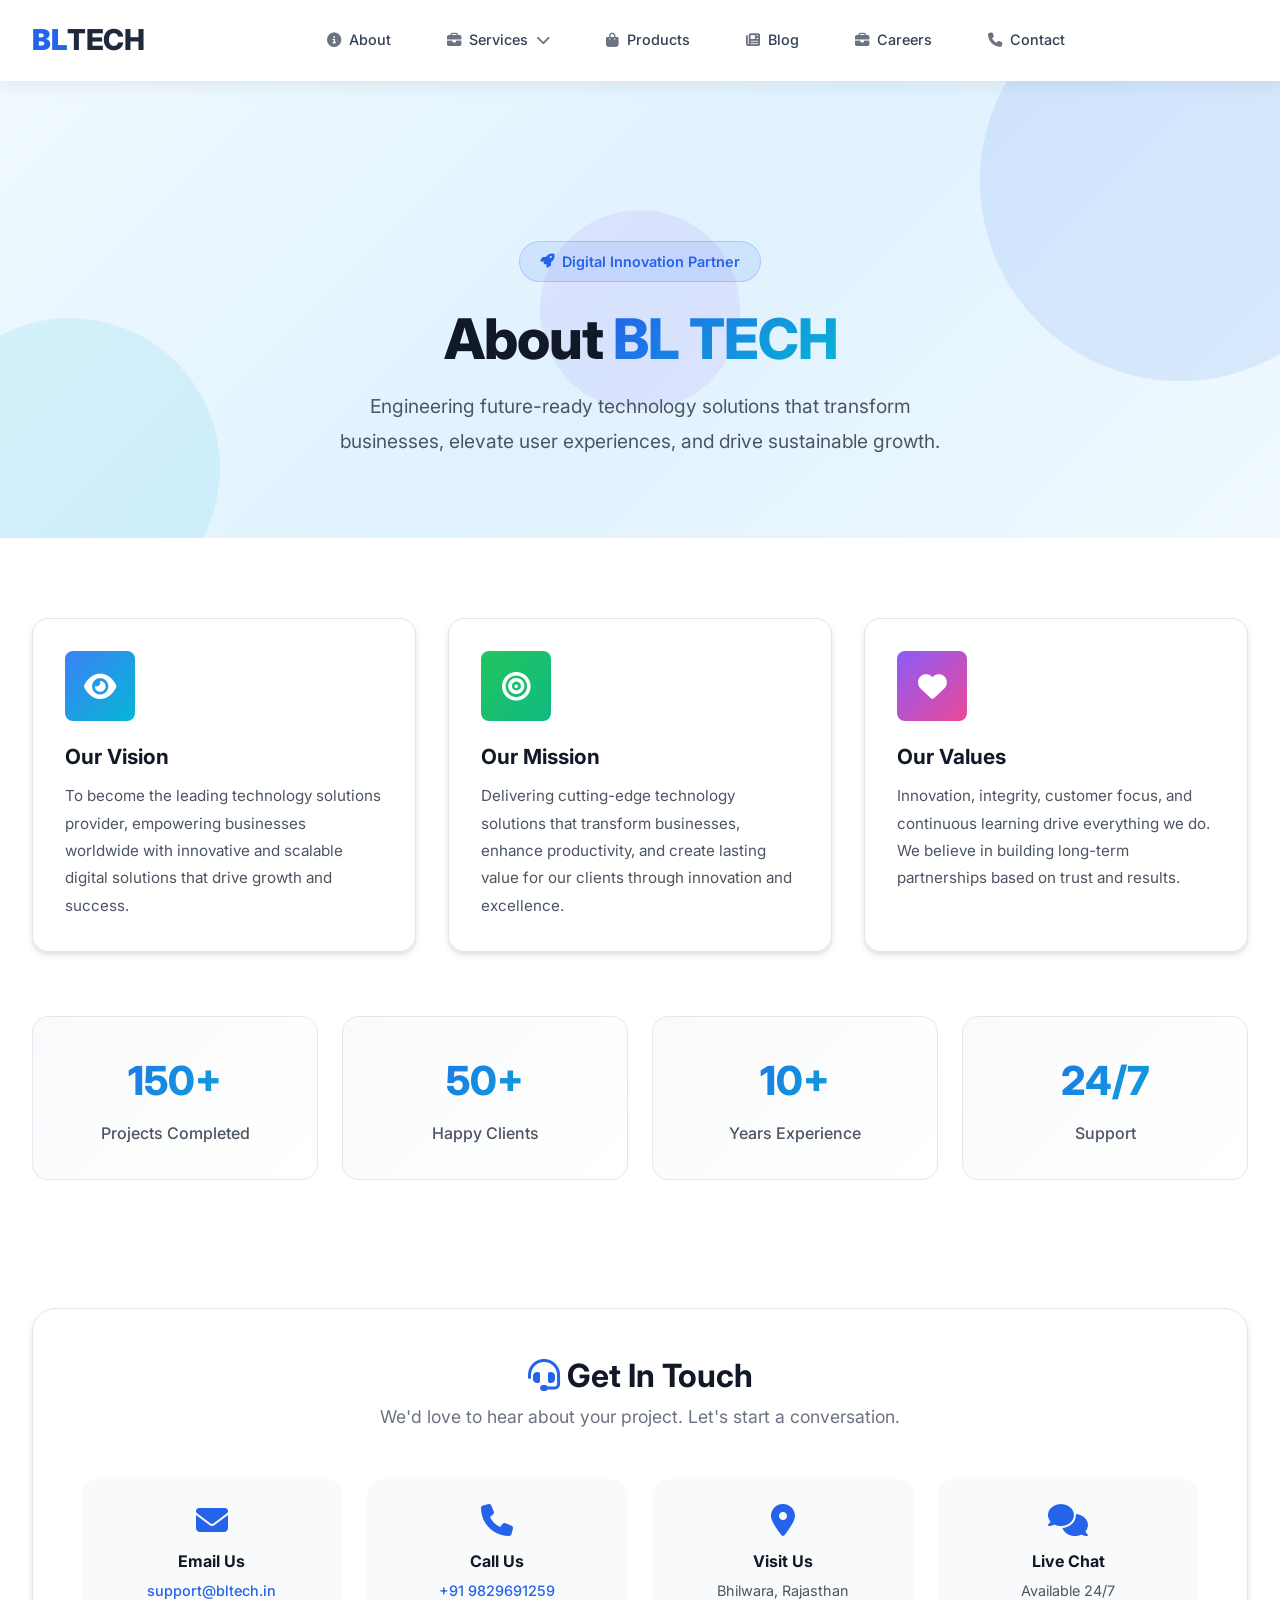
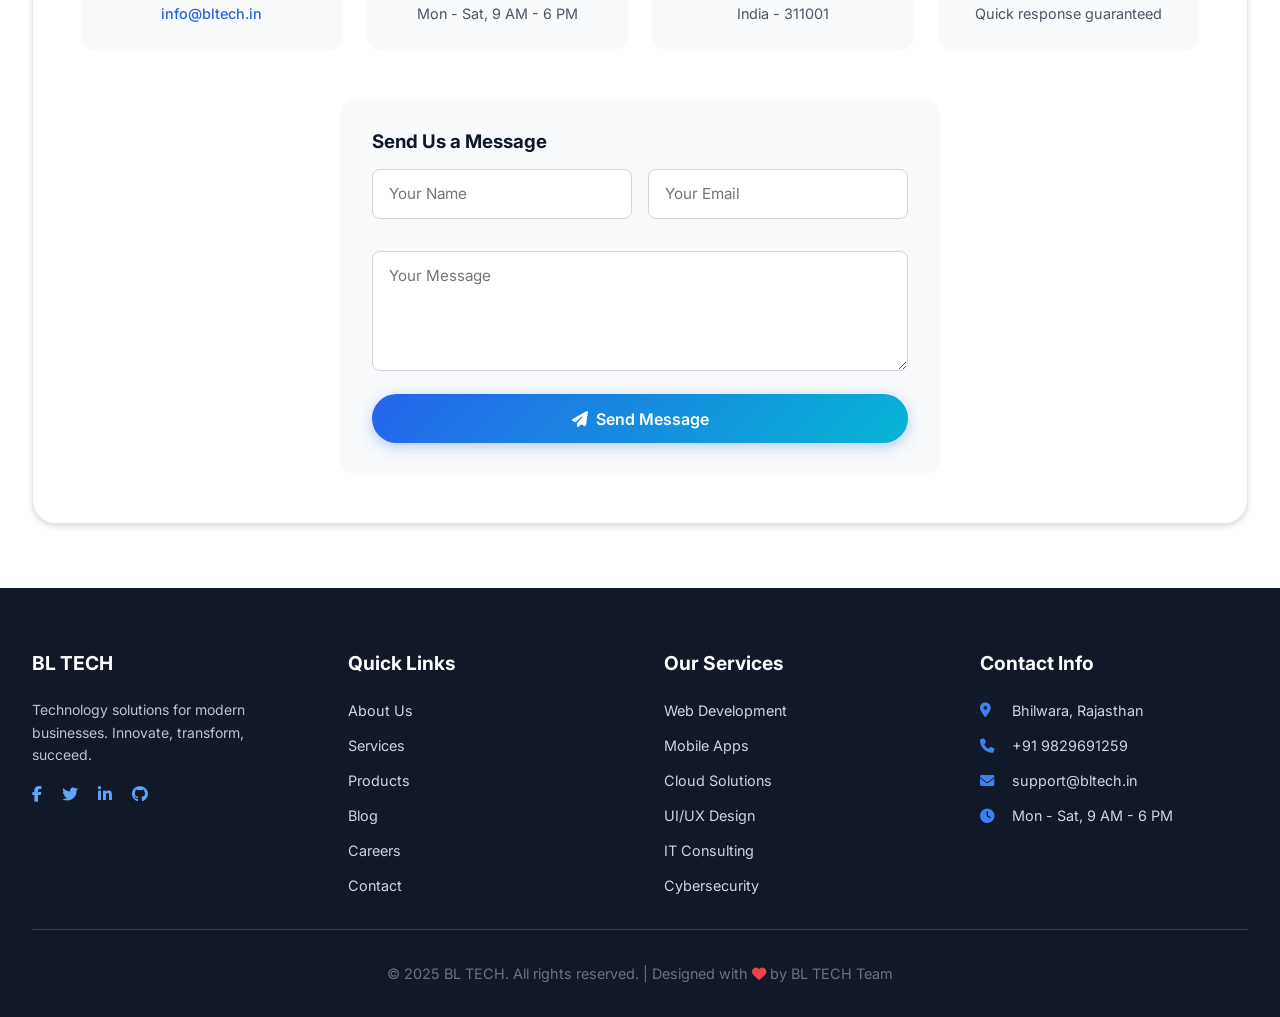
==== index.html @ 6b5381c5 "first commit" ====
<!DOCTYPE html>
<html lang="en">

<head>
    <meta charset="UTF-8" />
    <meta name="viewport" content="width=device-width, initial-scale=1.0, maximum-scale=1.0, user-scalable=yes" />
    <title>BL TECH • Future-Ready Technology Solutions</title>
    <!-- Font Awesome 6 -->
    <link rel="stylesheet" href="https://cdnjs.cloudflare.com/ajax/libs/font-awesome/6.5.1/css/all.min.css" />
    <!-- Google Fonts: Inter & Plus Jakarta Sans -->
    <link
        href="https://fonts.googleapis.com/css2?family=Inter:opsz,wght@14..32,300;14..32,400;14..32,500;14..32,600;14..32,700;14..32,800&family=Plus+Jakarta+Sans:wght@400;500;600;700;800&display=swap"
        rel="stylesheet" />
    <!-- Separate CSS file -->
    <link rel="stylesheet" href="css/style.css" />
</head>

<body>
    <div id="header"></div>

    <!-- ========== MAIN CONTENT (Modern About page layout) ========== -->
    <main class="main-content">
        <!-- Hero section with geometric background -->
        <section class="page-hero">
            <div class="container hero-content">
                <span class="hero-badge"><i class="fas fa-rocket"></i> Digital Innovation Partner</span>
                <h1>About <span class="text-gradient">BL TECH</span></h1>
                <p class="hero-description">Engineering future-ready technology solutions that transform businesses,
                    elevate user experiences, and drive sustainable growth.</p>
            </div>
            <div class="hero-shapes">
                <div class="shape shape1"></div>
                <div class="shape shape2"></div>
                <div class="shape shape3"></div>
            </div>
        </section>

        <div class="container">
            <!-- Vision, Mission, Values cards -->
            <div class="content-section">
                <div class="cards-grid">
                    <div class="card">
                        <div class="card-icon" style="background: linear-gradient(135deg, #3b82f6, #06b6d4);"><i
                                class="fas fa-eye"></i></div>
                        <h3>Our Vision</h3>
                        <p>To become the leading technology solutions provider, empowering businesses worldwide with
                            innovative and scalable digital solutions that drive growth and success.</p>
                    </div>
                    <div class="card">
                        <div class="card-icon" style="background: linear-gradient(135deg, #22c55e, #10b981);"><i
                                class="fas fa-bullseye"></i></div>
                        <h3>Our Mission</h3>
                        <p>Delivering cutting-edge technology solutions that transform businesses, enhance productivity,
                            and create lasting value for our clients through innovation and excellence.</p>
                    </div>
                    <div class="card">
                        <div class="card-icon" style="background: linear-gradient(135deg, #8b5cf6, #ec4899);"><i
                                class="fas fa-heart"></i></div>
                        <h3>Our Values</h3>
                        <p>Innovation, integrity, customer focus, and continuous learning drive everything we do. We
                            believe in building long-term partnerships based on trust and results.</p>
                    </div>
                </div>

                <!-- Stats counter style -->
                <div class="stats-grid">
                    <div class="stat-card">
                        <span class="stat-number">150+</span>
                        <p>Projects Completed</p>
                    </div>
                    <div class="stat-card">
                        <span class="stat-number">50+</span>
                        <p>Happy Clients</p>
                    </div>
                    <div class="stat-card">
                        <span class="stat-number">10+</span>
                        <p>Years Experience</p>
                    </div>
                    <div class="stat-card">
                        <span class="stat-number">24/7</span>
                        <p>Support</p>
                    </div>
                </div>
            </div>

            <!-- Contact Section (modern glass card) -->
            <div class="contact-section" id="contactSection">
                <div class="section-header">
                    <h2><i class="fas fa-headset" style="color: #2563eb;"></i> Get In Touch</h2>
                    <p>We'd love to hear about your project. Let's start a conversation.</p>
                </div>
                <div class="contact-grid">
                    <div class="contact-card"><i class="fas fa-envelope"></i>
                        <h4>Email Us</h4>
                        <p><a href="mailto:support@bltech.in">support@bltech.in</a></p>
                        <p><a href="mailto:info@bltech.in">info@bltech.in</a></p>
                    </div>
                    <div class="contact-card"><i class="fas fa-phone"></i>
                        <h4>Call Us</h4>
                        <p><a href="tel:+919829691259">+91 9829691259</a></p>
                        <p>Mon - Sat, 9 AM - 6 PM</p>
                    </div>
                    <div class="contact-card"><i class="fas fa-map-marker-alt"></i>
                        <h4>Visit Us</h4>
                        <p>Bhilwara, Rajasthan</p>
                        <p>India - 311001</p>
                    </div>
                    <div class="contact-card"><i class="fas fa-comments"></i>
                        <h4>Live Chat</h4>
                        <p>Available 24/7</p>
                        <p>Quick response guaranteed</p>
                    </div>
                </div>
                <form class="quick-contact-form" id="quickContactForm">
                    <h3 style="margin-bottom: 1rem; color: #0f172a;">Send Us a Message</h3>
                    <div class="form-row">
                        <input type="text" id="contactName" placeholder="Your Name" required />
                        <input type="email" id="contactEmail" placeholder="Your Email" required />
                    </div>
                    <textarea id="contactMessage" placeholder="Your Message" required></textarea>
                    <button type="submit" class="submit-btn"><i class="fas fa-paper-plane"></i> Send Message</button>
                </form>
            </div>
        </div>
    </main>

    <!-- Footer -->
    <footer id="footer">
    </footer>

    <!-- Script to load header -->
    <script>
        // Load header from external file
        fetch('pages/header.html')
            .then(response => response.text())
            .then(data => {
                document.getElementById('header').innerHTML = data;
            })
            .catch(error => console.log('Error loading header:', error));

        fetch('pages/footer.html')
            .then(response => response.text())
            .then(data => {
                document.getElementById('footer').innerHTML = data;
            })
            .catch(error => console.log('Error loading header:', error));
    </script>

    <script src="js/script.js"></script>
</body>

</html>
---- css/style.css ----
/* ========== CSS VARIABLES & RESET ========== */
:root {
  --primary: #2563eb;
  --primary-dark: #1d4ed8;
  --primary-light: #3b82f6;
  --secondary: #06b6d4;
  --accent: #8b5cf6;
  --success: #10b981;
  --warning: #f59e0b;
  --danger: #ef4444;
  --dark: #0f172a;
  --gray-900: #111827;
  --gray-800: #1f2937;
  --gray-700: #374151;
  --gray-600: #4b5563;
  --gray-500: #6b7280;
  --gray-400: #9ca3af;
  --gray-300: #d1d5db;
  --gray-200: #e5e7eb;
  --gray-100: #f3f4f6;
  --gray-50: #f9fafb;
  --white: #ffffff;
  --shadow-sm: 0 1px 2px rgba(0, 0, 0, 0.05);
  --shadow: 0 1px 3px rgba(0, 0, 0, 0.1), 0 1px 2px rgba(0, 0, 0, 0.06);
  --shadow-md: 0 4px 6px rgba(0, 0, 0, 0.07), 0 2px 4px rgba(0, 0, 0, 0.06);
  --shadow-lg: 0 10px 15px rgba(0, 0, 0, 0.1), 0 4px 6px rgba(0, 0, 0, 0.05);
  --shadow-xl: 0 20px 25px rgba(0, 0, 0, 0.1), 0 10px 10px rgba(0, 0, 0, 0.04);
  --radius-sm: 0.375rem;
  --radius: 0.5rem;
  --radius-md: 0.75rem;
  --radius-lg: 1rem;
  --radius-xl: 1.5rem;
  --transition: all 0.3s cubic-bezier(0.4, 0, 0.2, 1);
}

* {
  margin: 0;
  padding: 0;
  box-sizing: border-box;
}

html {
  scroll-behavior: smooth;
}

body {
  font-family: 'Inter', 'Plus Jakarta Sans', sans-serif;
  color: var(--gray-900);
  background: var(--white);
  line-height: 1.6;
  overflow-x: hidden;
  -webkit-font-smoothing: antialiased;
}

.container {
  max-width: 1280px;
  margin: 0 auto;
  padding: 0 2rem;
}

a {
  text-decoration: none;
  color: inherit;
}

ul {
  list-style: none;
}

img {
  max-width: 100%;
  height: auto;
}

button {
  cursor: pointer;
  border: none;
  background: none;
  font-family: inherit;
}

/* ========== TYPOGRAPHY ========== */
h1, h2, h3, h4, h5, h6 {
  font-weight: 700;
  line-height: 1.2;
}

.text-gradient {
  background: linear-gradient(135deg, var(--primary), var(--secondary));
  -webkit-background-clip: text;
  -webkit-text-fill-color: transparent;
  background-clip: text;
}

/* ========== HEADER (Modern Glassmorphism) ========== */
.header {
  position: fixed;
  top: 0;
  left: 0;
  right: 0;
  z-index: 1000;
  background: rgba(255, 255, 255, 0.85);
  backdrop-filter: blur(20px);
  -webkit-backdrop-filter: blur(20px);
  border-bottom: 1px solid rgba(255, 255, 255, 0.3);
  box-shadow: 0 4px 30px rgba(0, 0, 0, 0.05);
  transition: var(--transition);
}

.header.scrolled {
  background: rgba(255, 255, 255, 0.95);
  box-shadow: 0 4px 30px rgba(0, 0, 0, 0.1);
}

.header-inner {
  display: flex;
  align-items: center;
  justify-content: space-between;
  height: 80px;
  position: relative;
}

/* Logo */
.logo-link {
  display: flex;
  align-items: center;
  text-decoration: none;
  z-index: 1001;
}

.logo-desktop {
  font-size: 1.8rem;
  font-weight: 800;
  letter-spacing: -0.5px;
  display: flex;
  align-items: center;
}

.logo-text-bl {
  color: var(--primary);
  font-weight: 900;
}

.logo-text-tech {
  color: var(--gray-900);
  font-weight: 800;
}

.logo-mobile {
  display: none;
  font-size: 1.5rem;
  font-weight: 800;
  color: var(--primary);
}

/* Desktop Navigation */
.desktop-nav {
  display: flex;
  align-items: center;
  gap: 0.25rem;
}

.nav-link {
  display: flex;
  align-items: center;
  gap: 0.5rem;
  padding: 0.5rem 0.75rem;
  color: var(--gray-700);
  font-weight: 500;
  font-size: 0.9rem;
  border-radius: var(--radius);
  transition: var(--transition);
  position: relative;
}

.nav-link i {
  font-size: 0.9rem;
  color: var(--gray-500);
  transition: var(--transition);
}

.nav-link:hover {
  color: var(--primary);
  background: rgba(37, 99, 235, 0.05);
}

.nav-link:hover i {
  color: var(--primary);
}

.nav-item {
  position: relative;
}

.chevron-icon {
  font-size: 0.7rem;
  transition: transform 0.3s ease;
}

/* Mega Dropdown */
.mega-dropdown {
  position: absolute;
  top: calc(100% + 0.5rem);
  left: 50%;
  transform: translateX(-50%) translateY(10px);
  background: var(--white);
  border-radius: var(--radius-lg);
  box-shadow: var(--shadow-xl);
  border: 1px solid var(--gray-200);
  opacity: 0;
  visibility: hidden;
  transition: all 0.3s cubic-bezier(0.4, 0, 0.2, 1);
  min-width: 500px;
  z-index: 999;
}

.nav-item:hover .mega-dropdown {
  opacity: 1;
  visibility: visible;
  transform: translateX(-50%) translateY(0);
}

.dropdown-grid {
  display: grid;
  grid-template-columns: 1fr;
  gap: 1.5rem;
  padding: 1.5rem;
}

.dropdown-grid-3 {
  display: grid;
  grid-template-columns: repeat(3, 1fr);
  gap: 0;
  padding: 1.5rem;
}

.dropdown-section {
  padding: 0 1rem;
}

.dropdown-section h3 {
  font-size: 0.85rem;
  text-transform: uppercase;
  letter-spacing: 0.5px;
  color: var(--gray-500);
  margin-bottom: 0.25rem;
  font-weight: 600;
}

.section-subtitle {
  font-size: 0.8rem;
  color: var(--gray-400);
  margin-bottom: 1rem;
}

.service-item, .category-item, .recent-post-item {
  display: flex;
  align-items: center;
  gap: 0.75rem;
  padding: 0.75rem;
  border-radius: var(--radius);
  transition: var(--transition);
  width: 100%;
  text-align: left;
  color: var(--gray-700);
}

.service-item:hover, .category-item:hover, .recent-post-item:hover {
  background: var(--gray-50);
  transform: translateX(4px);
}

.service-icon {
  width: 40px;
  height: 40px;
  border-radius: var(--radius);
  display: flex;
  align-items: center;
  justify-content: center;
  color: var(--white);
  font-size: 1.1rem;
  flex-shrink: 0;
}

.service-info h4 {
  font-size: 0.9rem;
  font-weight: 600;
  color: var(--gray-900);
  margin-bottom: 0.15rem;
}

.service-info p {
  font-size: 0.8rem;
  color: var(--gray-500);
}

.badge {
  background: linear-gradient(135deg, var(--primary), var(--secondary));
  color: var(--white);
  font-size: 0.65rem;
  padding: 0.15rem 0.5rem;
  border-radius: 999px;
  margin-left: 0.5rem;
  font-weight: 600;
}

.category-item {
  justify-content: space-between;
}

.category-left {
  display: flex;
  align-items: center;
  gap: 0.5rem;
}

.category-count {
  background: var(--gray-100);
  padding: 0.15rem 0.5rem;
  border-radius: 999px;
  font-size: 0.75rem;
  color: var(--gray-600);
}

.recent-post-item {
  flex-direction: column;
  align-items: flex-start;
}

.post-title {
  font-weight: 600;
  font-size: 0.85rem;
  color: var(--gray-900);
}

.post-meta {
  font-size: 0.75rem;
  color: var(--gray-400);
  display: flex;
  align-items: center;
  gap: 0.25rem;
}

.featured-card {
  background: var(--white);
  padding: 1rem;
  border-radius: var(--radius);
  border: 1px solid var(--gray-200);
  margin: 0.5rem 0;
}

.featured-label {
  font-size: 0.7rem;
  color: var(--primary);
  font-weight: 600;
  margin-bottom: 0.5rem;
}

.featured-title {
  font-weight: 700;
  font-size: 0.95rem;
  margin-bottom: 0.5rem;
}

.featured-excerpt {
  font-size: 0.8rem;
  color: var(--gray-500);
  margin-bottom: 0.75rem;
}

.read-more-link {
  color: var(--primary);
  font-weight: 600;
  font-size: 0.8rem;
}

.newsletter-box {
  background: var(--gray-50);
  padding: 0.75rem;
  border-radius: var(--radius);
  font-size: 0.8rem;
  color: var(--gray-600);
  text-align: center;
  margin-top: 0.5rem;
}

/* Header Right */
.header-right {
  display: flex;
  align-items: center;
  gap: 1rem;
}

.get-started-btn {
  background: linear-gradient(135deg, var(--primary), var(--secondary));
  color: var(--white);
  padding: 0.6rem 1.5rem;
  border-radius: 999px;
  font-weight: 600;
  font-size: 0.9rem;
  transition: var(--transition);
  box-shadow: 0 4px 15px rgba(37, 99, 235, 0.3);
  white-space: nowrap;
}

.get-started-btn:hover {
  transform: translateY(-2px);
  box-shadow: 0 6px 20px rgba(37, 99, 235, 0.4);
}

/* Mobile Menu Button */
.mobile-menu-btn {
  display: none;
  background: none;
  border: none;
  font-size: 1.5rem;
  color: var(--gray-700);
  cursor: pointer;
  padding: 0.5rem;
  z-index: 1001;
}

/* Mobile Navigation */
.mobile-nav {
  display: none;
  position: absolute;
  top: 80px;
  left: 0;
  right: 0;
  background: var(--white);
  border-bottom: 1px solid var(--gray-200);
  box-shadow: var(--shadow-lg);
  padding: 1rem;
  max-height: calc(100vh - 80px);
  overflow-y: auto;
}

.mobile-nav.active {
  display: block;
}

.mobile-nav-item {
  border-bottom: 1px solid var(--gray-100);
}

.mobile-nav-link {
  display: flex;
  align-items: center;
  gap: 0.75rem;
  padding: 1rem;
  color: var(--gray-700);
  font-weight: 500;
  font-size: 0.95rem;
}

.mobile-dropdown-toggle {
  display: flex;
  align-items: center;
  justify-content: space-between;
  width: 100%;
  padding: 1rem;
  color: var(--gray-700);
  font-weight: 500;
  font-size: 0.95rem;
}

.mobile-submenu {
  display: none;
  background: var(--gray-50);
  border-radius: var(--radius);
  margin: 0.5rem;
  padding: 0.5rem;
}

.mobile-submenu.active {
  display: block;
}

.mobile-service-item {
  display: flex;
  align-items: center;
  gap: 0.75rem;
  padding: 0.75rem;
  width: 100%;
  text-align: left;
  border-radius: var(--radius);
  transition: var(--transition);
  color: var(--gray-700);
}

.mobile-service-item:hover {
  background: var(--white);
}

.mobile-service-icon {
  width: 36px;
  height: 36px;
  border-radius: var(--radius-sm);
  display: flex;
  align-items: center;
  justify-content: center;
  color: var(--white);
  font-size: 0.9rem;
}

.mobile-contact-info {
  padding: 1rem;
  margin-top: 0.5rem;
  border-top: 1px solid var(--gray-200);
}

.mobile-contact-item {
  display: flex;
  align-items: center;
  gap: 0.75rem;
  padding: 0.5rem 0;
  font-size: 0.9rem;
  color: var(--gray-600);
}

/* ========== PAGE HERO ========== */
.page-hero {
  background: linear-gradient(135deg, #f0f9ff 0%, #e0f2fe 50%, #f0f9ff 100%);
  padding: 160px 0 80px;
  position: relative;
  overflow: hidden;
  text-align: center;
}

.hero-content {
  position: relative;
  z-index: 1;
}

.hero-badge {
  display: inline-flex;
  align-items: center;
  gap: 0.5rem;
  background: rgba(37, 99, 235, 0.1);
  color: var(--primary);
  padding: 0.5rem 1.25rem;
  border-radius: 999px;
  font-weight: 600;
  font-size: 0.9rem;
  margin-bottom: 1.5rem;
  border: 1px solid rgba(37, 99, 235, 0.2);
}

.page-hero h1 {
  font-size: 3.5rem;
  font-weight: 800;
  color: var(--gray-900);
  margin-bottom: 1rem;
  letter-spacing: -1px;
}

.hero-description {
  font-size: 1.2rem;
  color: var(--gray-600);
  max-width: 600px;
  margin: 0 auto;
  line-height: 1.8;
}

.hero-shapes .shape {
  position: absolute;
  border-radius: 50%;
  opacity: 0.1;
}

.shape1 {
  width: 400px;
  height: 400px;
  background: var(--primary);
  top: -100px;
  right: -100px;
}

.shape2 {
  width: 300px;
  height: 300px;
  background: var(--secondary);
  bottom: -80px;
  left: -80px;
}

.shape3 {
  width: 200px;
  height: 200px;
  background: var(--accent);
  top: 50%;
  left: 50%;
  transform: translate(-50%, -50%);
}

/* ========== PAGE HEADER (Alternative) ========== */
.page-header {
  text-align: center;
  padding: 160px 20px 60px;
  background: linear-gradient(135deg, #667eea 0%, #764ba2 100%);
  color: white;
  margin-bottom: 50px;
}

.page-header h1 {
  font-size: 3rem;
  margin-bottom: 15px;
  font-weight: 800;
}

.page-header p {
  font-size: 1.2rem;
  opacity: 0.95;
}

/* ========== CONTENT SECTION ========== */
.content-section {
  padding: 5rem 0;
}

/* Cards Grid - Unified */
.cards-grid {
  display: grid;
  grid-template-columns: repeat(auto-fit, minmax(320px, 1fr));
  gap: 2rem;
  margin-bottom: 4rem;
}

/* Card - Unified */
.card {
  background: var(--white);
  border: 1px solid var(--gray-200);
  border-radius: var(--radius-lg);
  padding: 2rem;
  transition: var(--transition);
  position: relative;
  overflow: hidden;
  box-shadow: var(--shadow-md);
}

.card::before {
  content: '';
  position: absolute;
  top: 0;
  left: 0;
  right: 0;
  height: 4px;
  background: linear-gradient(135deg, var(--primary), var(--secondary));
  opacity: 0;
  transition: var(--transition);
}

.card:hover {
  transform: translateY(-8px);
  box-shadow: var(--shadow-xl);
  border-color: transparent;
}

.card:hover::before {
  opacity: 1;
}

.card-icon {
  width: 70px;
  height: 70px;
  border-radius: var(--radius);
  display: flex;
  align-items: center;
  justify-content: center;
  color: var(--white);
  font-size: 1.8rem;
  margin-bottom: 1.5rem;
}

.card h3 {
  font-size: 1.3rem;
  margin-bottom: 0.75rem;
  color: var(--gray-900);
}

.card p {
  color: var(--gray-600);
  line-height: 1.8;
  font-size: 0.95rem;
}

/* Stats Grid */
.stats-grid {
  display: grid;
  grid-template-columns: repeat(auto-fit, minmax(200px, 1fr));
  gap: 1.5rem;
  margin-top: 2rem;
}

.stat-card {
  background: linear-gradient(135deg, var(--gray-50), var(--white));
  border: 1px solid var(--gray-200);
  border-radius: var(--radius-lg);
  padding: 2rem;
  text-align: center;
  transition: var(--transition);
}

.stat-card:hover {
  transform: translateY(-4px);
  box-shadow: var(--shadow-lg);
}

.stat-number {
  font-size: 2.5rem;
  font-weight: 800;
  background: linear-gradient(135deg, var(--primary), var(--secondary));
  -webkit-background-clip: text;
  -webkit-text-fill-color: transparent;
  background-clip: text;
  display: block;
  margin-bottom: 0.5rem;
}

.stat-card p {
  color: var(--gray-600);
  font-weight: 500;
}

/* ========== CONTACT SECTION ========== */
.contact-section {
  background: var(--white);
  border: 1px solid var(--gray-200);
  border-radius: var(--radius-xl);
  padding: 3rem;
  margin: 3rem 0;
  box-shadow: var(--shadow-md);
}

.section-header {
  text-align: center;
  margin-bottom: 3rem;
}

.section-header h2 {
  font-size: 2rem;
  color: var(--gray-900);
  margin-bottom: 0.5rem;
}

.section-header p {
  color: var(--gray-500);
  font-size: 1.1rem;
}

.contact-grid {
  display: grid;
  grid-template-columns: repeat(auto-fit, minmax(250px, 1fr));
  gap: 1.5rem;
  margin-bottom: 3rem;
}

.contact-card {
  background: var(--gray-50);
  border-radius: var(--radius-lg);
  padding: 1.5rem;
  text-align: center;
  transition: var(--transition);
  border: 1px solid transparent;
}

.contact-card:hover {
  border-color: var(--primary-light);
  box-shadow: var(--shadow-md);
  transform: translateY(-4px);
}

.contact-card i {
  font-size: 2rem;
  color: var(--primary);
  margin-bottom: 1rem;
}

.contact-card h4 {
  font-size: 1rem;
  margin-bottom: 0.5rem;
  color: var(--gray-900);
}

.contact-card p {
  font-size: 0.9rem;
  color: var(--gray-600);
}

.contact-card a {
  color: var(--primary);
  font-weight: 500;
  text-decoration: none;
}

.contact-card a:hover {
  text-decoration: underline;
}

/* Quick Contact Form */
.quick-contact-form {
  max-width: 600px;
  margin: 0 auto;
  background: var(--gray-50);
  padding: 2rem;
  border-radius: var(--radius-lg);
}

.form-row {
  display: grid;
  grid-template-columns: 1fr 1fr;
  gap: 1rem;
  margin-bottom: 1rem;
}

.quick-contact-form input,
.quick-contact-form textarea {
  width: 100%;
  padding: 0.9rem 1rem;
  border: 1px solid var(--gray-300);
  border-radius: var(--radius);
  font-family: inherit;
  font-size: 0.95rem;
  transition: var(--transition);
  background: var(--white);
  margin-bottom: 1rem;
}

.quick-contact-form input:focus,
.quick-contact-form textarea:focus {
  outline: none;
  border-color: var(--primary);
  box-shadow: 0 0 0 3px rgba(37, 99, 235, 0.1);
}

.quick-contact-form textarea {
  min-height: 120px;
  resize: vertical;
}

.submit-btn {
  background: linear-gradient(135deg, var(--primary), var(--secondary));
  color: var(--white);
  padding: 0.9rem 2rem;
  border-radius: 999px;
  font-weight: 600;
  font-size: 1rem;
  width: 100%;
  transition: var(--transition);
  box-shadow: 0 4px 15px rgba(37, 99, 235, 0.3);
  display: flex;
  align-items: center;
  justify-content: center;
  gap: 0.5rem;
}

.submit-btn:hover {
  transform: translateY(-2px);
  box-shadow: 0 6px 20px rgba(37, 99, 235, 0.4);
}

/* ========== FOOTER ========== */
.footer {
  background: var(--gray-900);
  color: var(--gray-300);
  padding: 4rem 0 2rem;
  margin-top: 4rem;
}

.footer-content {
  display: grid;
  grid-template-columns: repeat(auto-fit, minmax(250px, 1fr));
  gap: 3rem;
  margin-bottom: 2rem;
}

.footer-column h4 {
  color: var(--white);
  font-size: 1.2rem;
  margin-bottom: 1.5rem;
  font-weight: 700;
}

.footer-column ul {
  display: flex;
  flex-direction: column;
  gap: 0.75rem;
}

.footer-column ul li {
  display: flex;
  align-items: center;
  gap: 0.75rem;
  font-size: 0.9rem;
}

.footer-column ul li i {
  color: var(--primary-light);
  width: 20px;
}

.footer-column a {
  color: var(--gray-300);
  transition: var(--transition);
  text-decoration: none;
}

.footer-column a:hover {
  color: var(--white);
  padding-left: 4px;
}

.footer-bottom {
  border-top: 1px solid var(--gray-700);
  padding-top: 2rem;
  text-align: center;
  font-size: 0.9rem;
  color: var(--gray-500);
}

/* ========== ANIMATIONS ========== */
@keyframes fadeInUp {
  from {
    opacity: 0;
    transform: translateY(30px);
  }
  to {
    opacity: 1;
    transform: translateY(0);
  }
}

.card {
  animation: fadeInUp 0.6s ease backwards;
}

.card:nth-child(1) { animation-delay: 0.1s; }
.card:nth-child(2) { animation-delay: 0.2s; }
.card:nth-child(3) { animation-delay: 0.3s; }
.card:nth-child(4) { animation-delay: 0.4s; }
.card:nth-child(5) { animation-delay: 0.5s; }
.card:nth-child(6) { animation-delay: 0.6s; }

/* ========== RESPONSIVE DESIGN ========== */
@media (max-width: 1024px) {
  .desktop-nav {
    gap: 0;
  }
  
  .nav-link {
    font-size: 0.85rem;
    padding: 0.5rem;
  }
  
  .dropdown-grid-3 {
    grid-template-columns: 1fr 1fr;
  }
}

@media (max-width: 768px) {
  .container {
    padding: 0 1rem;
  }
  
  .desktop-nav {
    display: none;
  }
  
  .header-right .get-started-btn {
    display: none;
  }
  
  .mobile-menu-btn {
    display: block;
  }
  
  .logo-desktop {
    display: none;
  }
  
  .logo-mobile {
    display: block;
  }
  
  .page-hero {
    padding: 120px 0 60px;
  }
  
  .page-hero h1 {
    font-size: 2.5rem;
  }
  
  .page-header {
    padding: 120px 20px 40px;
  }
  
  .page-header h1 {
    font-size: 2rem;
  }
  
  .hero-description {
    font-size: 1rem;
  }
  
  .cards-grid {
    grid-template-columns: 1fr;
    gap: 1.5rem;
  }
  
  .stats-grid {
    grid-template-columns: repeat(2, 1fr);
  }
  
  .contact-section {
    padding: 2rem 1rem;
    margin: 2rem 0;
  }
  
  .form-row {
    grid-template-columns: 1fr;
  }
  
  .footer-content {
    grid-template-columns: 1fr;
    gap: 2rem;
  }
}

@media (max-width: 480px) {
  .stats-grid {
    grid-template-columns: 1fr;
  }
  
  .page-hero {
    padding: 100px 0 40px;
  }
  
  .page-hero h1 {
    font-size: 2rem;
  }
  
  .page-header h1 {
    font-size: 1.8rem;
  }
  
  .card h3 {
    font-size: 1.2rem;
  }
  
  .contact-grid {
    grid-template-columns: 1fr;
    gap: 1rem;
  }
  
  .quick-contact-form {
    padding: 1.5rem;
  }
}
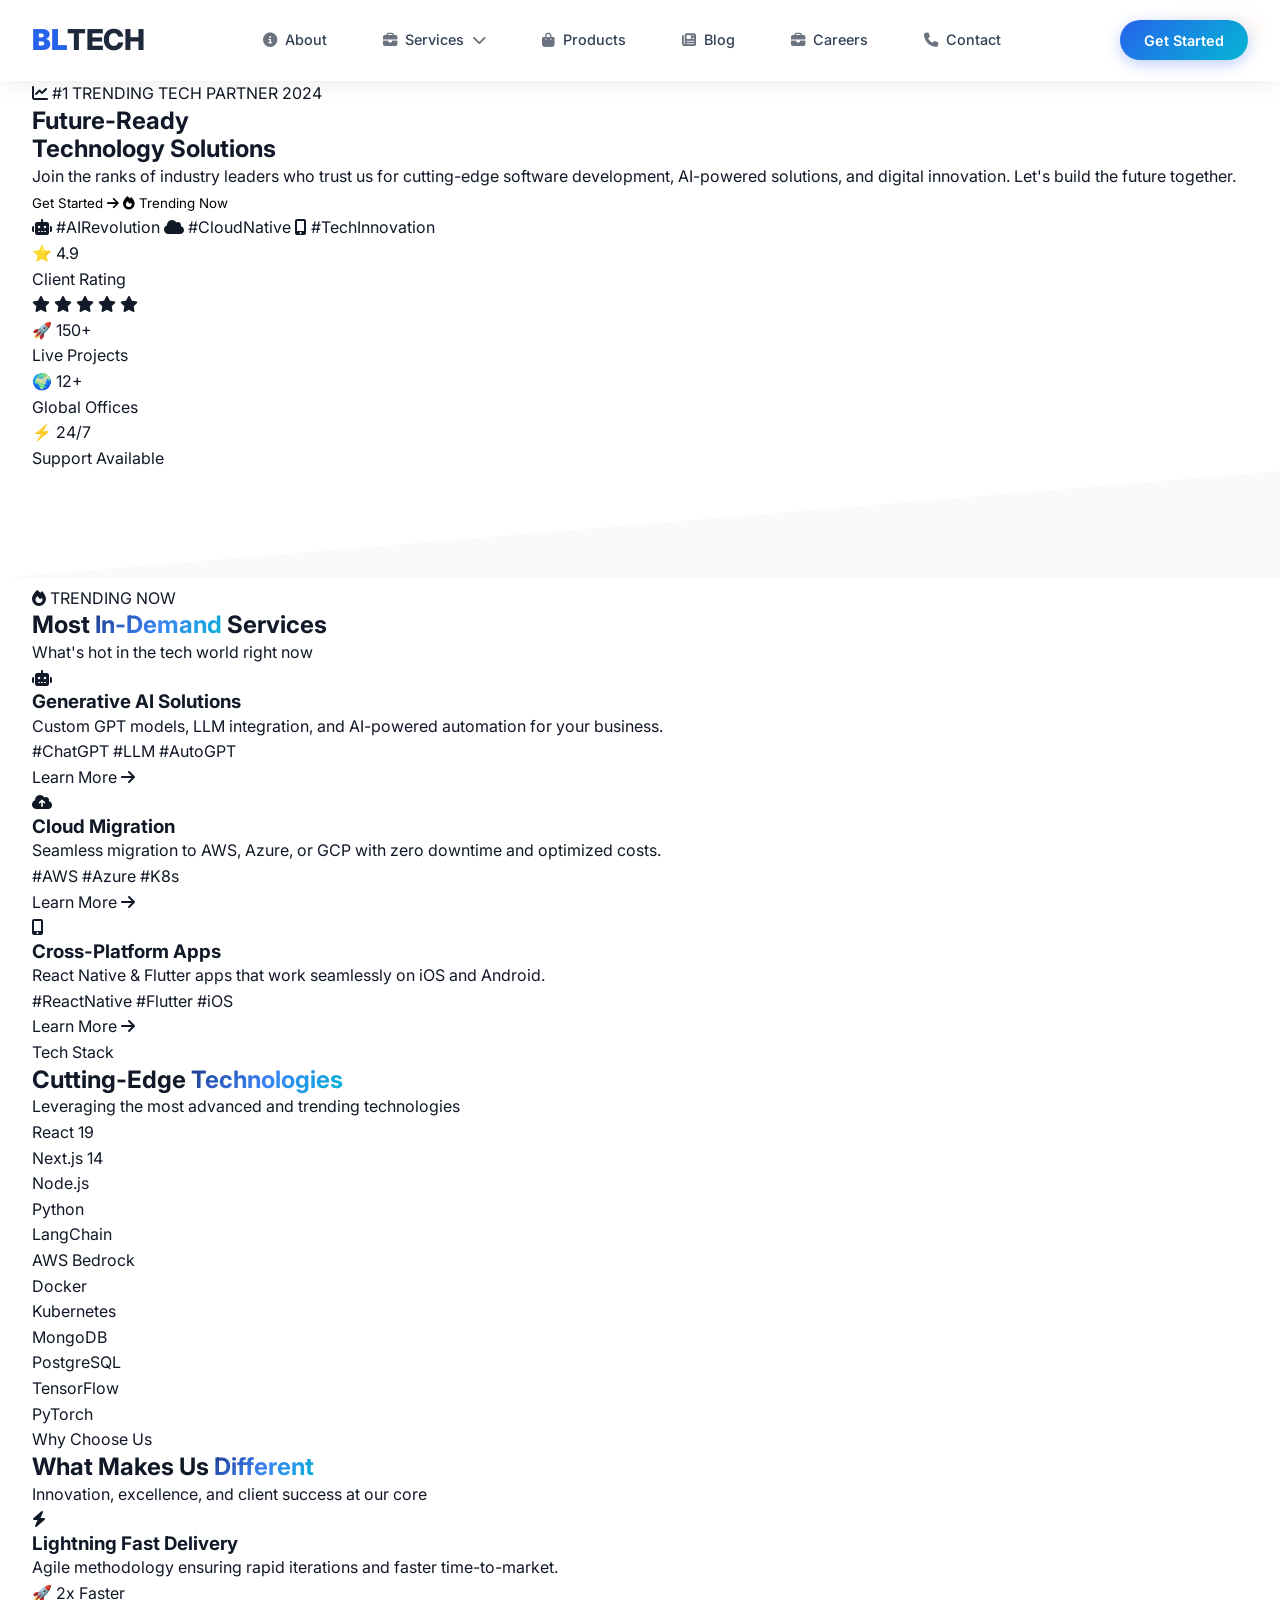
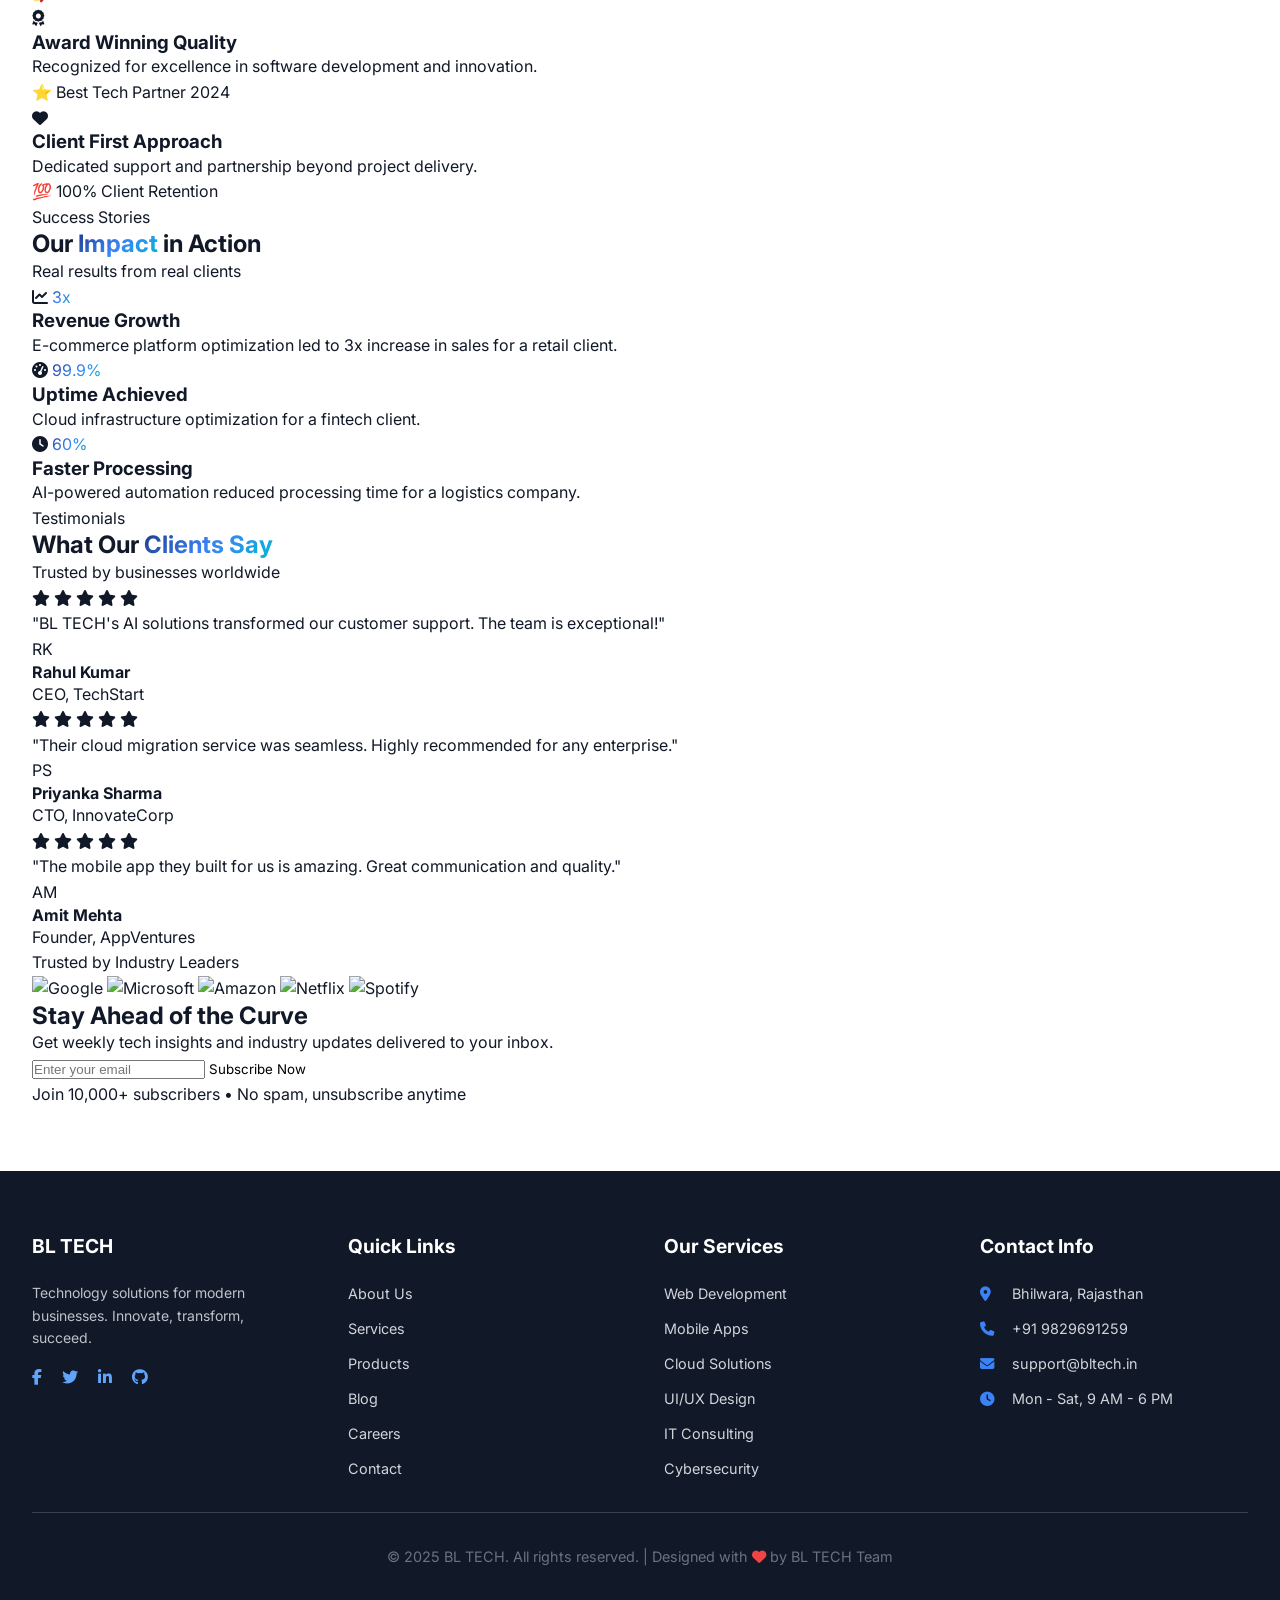
==== commit 077f551d: "Updated code" ====
--- a/index.html
+++ b/index.html
@@ -4,146 +4,663 @@
 <head>
     <meta charset="UTF-8" />
     <meta name="viewport" content="width=device-width, initial-scale=1.0, maximum-scale=1.0, user-scalable=yes" />
+    <meta name="description"
+        content="BL TECH - Future-Ready Technology Solutions. We deliver cutting-edge software development, AI solutions, cloud services, and digital transformation." />
+    <meta name="keywords"
+        content="software company, web development, mobile apps, AI solutions, cloud services, IT consulting" />
     <title>BL TECH • Future-Ready Technology Solutions</title>
+
     <!-- Font Awesome 6 -->
     <link rel="stylesheet" href="https://cdnjs.cloudflare.com/ajax/libs/font-awesome/6.5.1/css/all.min.css" />
-    <!-- Google Fonts: Inter & Plus Jakarta Sans -->
+
+    <!-- Google Fonts -->
     <link
         href="https://fonts.googleapis.com/css2?family=Inter:opsz,wght@14..32,300;14..32,400;14..32,500;14..32,600;14..32,700;14..32,800&family=Plus+Jakarta+Sans:wght@400;500;600;700;800&display=swap"
         rel="stylesheet" />
-    <!-- Separate CSS file -->
+
+    <!-- Tailwind CSS CDN -->
+    <script src="https://cdn.tailwindcss.com"></script>
+
+    <!-- Main CSS -->
     <link rel="stylesheet" href="css/style.css" />
+
+    <style>
+        /* Additional Homepage Styles - Blue Theme */
+        .hero-gradient {
+            background: linear-gradient(135deg, #1e3a8a, #3b82f6, #06b6d4);
+        }
+
+        @keyframes float {
+
+            0%,
+            100% {
+                transform: translateY(0px);
+            }
+
+            50% {
+                transform: translateY(-20px);
+            }
+        }
+
+        .float-animation {
+            animation: float 6s ease-in-out infinite;
+        }
+
+        @keyframes pulse-glow {
+
+            0%,
+            100% {
+                opacity: 0.4;
+                transform: scale(1);
+            }
+
+            50% {
+                opacity: 0.8;
+                transform: scale(1.05);
+            }
+        }
+
+        .pulse-glow {
+            animation: pulse-glow 4s ease-in-out infinite;
+        }
+
+        .service-card-hover {
+            transition: all 0.4s cubic-bezier(0.4, 0, 0.2, 1);
+        }
+
+        .service-card-hover:hover {
+            transform: translateY(-10px);
+            box-shadow: 0 25px 40px -12px rgba(59, 130, 246, 0.25);
+        }
+
+        /* Trending badge */
+        .trending-badge {
+            position: absolute;
+            top: 1rem;
+            right: 1rem;
+            background: linear-gradient(135deg, #ef4444, #f97316);
+            color: white;
+            font-size: 0.7rem;
+            font-weight: bold;
+            padding: 0.25rem 0.75rem;
+            border-radius: 9999px;
+            display: flex;
+            align-items: center;
+            gap: 0.25rem;
+            z-index: 10;
+        }
+
+        /* Client Logo Animation */
+        .client-logo {
+            transition: all 0.3s ease;
+            filter: grayscale(100%);
+            opacity: 0.6;
+        }
+
+        .client-logo:hover {
+            filter: grayscale(0%);
+            opacity: 1;
+            transform: scale(1.05);
+        }
+
+        /* Scroll to top button */
+        .scroll-top {
+            position: fixed;
+            bottom: 30px;
+            right: 30px;
+            width: 50px;
+            height: 50px;
+            background: linear-gradient(135deg, #2563eb, #06b6d4);
+            border-radius: 50%;
+            display: flex;
+            align-items: center;
+            justify-content: center;
+            color: white;
+            cursor: pointer;
+            opacity: 0;
+            visibility: hidden;
+            transition: all 0.3s ease;
+            z-index: 1000;
+            box-shadow: 0 4px 15px rgba(37, 99, 235, 0.3);
+        }
+
+        .scroll-top.show {
+            opacity: 1;
+            visibility: visible;
+        }
+
+        .scroll-top:hover {
+            transform: translateY(-5px);
+            box-shadow: 0 6px 20px rgba(37, 99, 235, 0.4);
+        }
+
+        /* Gradient text for blue theme */
+        .blue-gradient-text {
+            background: linear-gradient(135deg, #1e3a8a, #3b82f6, #06b6d4);
+            -webkit-background-clip: text;
+            -webkit-text-fill-color: transparent;
+            background-clip: text;
+        }
+    </style>
 </head>
 
 <body>
+    <!-- Header will be loaded here -->
     <div id="header"></div>
 
-    <!-- ========== MAIN CONTENT (Modern About page layout) ========== -->
-    <main class="main-content">
-        <!-- Hero section with geometric background -->
-        <section class="page-hero">
-            <div class="container hero-content">
-                <span class="hero-badge"><i class="fas fa-rocket"></i> Digital Innovation Partner</span>
-                <h1>About <span class="text-gradient">BL TECH</span></h1>
-                <p class="hero-description">Engineering future-ready technology solutions that transform businesses,
-                    elevate user experiences, and drive sustainable growth.</p>
-            </div>
-            <div class="hero-shapes">
-                <div class="shape shape1"></div>
-                <div class="shape shape2"></div>
-                <div class="shape shape3"></div>
-            </div>
-        </section>
-
-        <div class="container">
-            <!-- Vision, Mission, Values cards -->
-            <div class="content-section">
-                <div class="cards-grid">
-                    <div class="card">
-                        <div class="card-icon" style="background: linear-gradient(135deg, #3b82f6, #06b6d4);"><i
-                                class="fas fa-eye"></i></div>
-                        <h3>Our Vision</h3>
-                        <p>To become the leading technology solutions provider, empowering businesses worldwide with
-                            innovative and scalable digital solutions that drive growth and success.</p>
-                    </div>
-                    <div class="card">
-                        <div class="card-icon" style="background: linear-gradient(135deg, #22c55e, #10b981);"><i
-                                class="fas fa-bullseye"></i></div>
-                        <h3>Our Mission</h3>
-                        <p>Delivering cutting-edge technology solutions that transform businesses, enhance productivity,
-                            and create lasting value for our clients through innovation and excellence.</p>
-                    </div>
-                    <div class="card">
-                        <div class="card-icon" style="background: linear-gradient(135deg, #8b5cf6, #ec4899);"><i
-                                class="fas fa-heart"></i></div>
-                        <h3>Our Values</h3>
-                        <p>Innovation, integrity, customer focus, and continuous learning drive everything we do. We
-                            believe in building long-term partnerships based on trust and results.</p>
-                    </div>
-                </div>
-
-                <!-- Stats counter style -->
-                <div class="stats-grid">
-                    <div class="stat-card">
-                        <span class="stat-number">150+</span>
-                        <p>Projects Completed</p>
-                    </div>
-                    <div class="stat-card">
-                        <span class="stat-number">50+</span>
-                        <p>Happy Clients</p>
-                    </div>
-                    <div class="stat-card">
-                        <span class="stat-number">10+</span>
-                        <p>Years Experience</p>
-                    </div>
-                    <div class="stat-card">
-                        <span class="stat-number">24/7</span>
-                        <p>Support</p>
-                    </div>
-                </div>
-            </div>
-
-            <!-- Contact Section (modern glass card) -->
-            <div class="contact-section" id="contactSection">
-                <div class="section-header">
-                    <h2><i class="fas fa-headset" style="color: #2563eb;"></i> Get In Touch</h2>
-                    <p>We'd love to hear about your project. Let's start a conversation.</p>
-                </div>
-                <div class="contact-grid">
-                    <div class="contact-card"><i class="fas fa-envelope"></i>
-                        <h4>Email Us</h4>
-                        <p><a href="mailto:support@bltech.in">support@bltech.in</a></p>
-                        <p><a href="mailto:info@bltech.in">info@bltech.in</a></p>
-                    </div>
-                    <div class="contact-card"><i class="fas fa-phone"></i>
-                        <h4>Call Us</h4>
-                        <p><a href="tel:+919829691259">+91 9829691259</a></p>
-                        <p>Mon - Sat, 9 AM - 6 PM</p>
-                    </div>
-                    <div class="contact-card"><i class="fas fa-map-marker-alt"></i>
-                        <h4>Visit Us</h4>
-                        <p>Bhilwara, Rajasthan</p>
-                        <p>India - 311001</p>
-                    </div>
-                    <div class="contact-card"><i class="fas fa-comments"></i>
-                        <h4>Live Chat</h4>
-                        <p>Available 24/7</p>
-                        <p>Quick response guaranteed</p>
-                    </div>
-                </div>
-                <form class="quick-contact-form" id="quickContactForm">
-                    <h3 style="margin-bottom: 1rem; color: #0f172a;">Send Us a Message</h3>
-                    <div class="form-row">
-                        <input type="text" id="contactName" placeholder="Your Name" required />
-                        <input type="email" id="contactEmail" placeholder="Your Email" required />
-                    </div>
-                    <textarea id="contactMessage" placeholder="Your Message" required></textarea>
-                    <button type="submit" class="submit-btn"><i class="fas fa-paper-plane"></i> Send Message</button>
-                </form>
-            </div>
-        </div>
+    <main>
+        <!-- Hero Section - Blue Theme -->
+        <section class="relative overflow-hidden bg-gradient-to-br from-blue-900 via-blue-700 to-cyan-600">
+            <div class="absolute inset-0 bg-black/20"></div>
+            <div class="absolute inset-0 opacity-10"
+                style="backgroundImage: radial-gradient(circle at 1px 1px, white 1px, transparent 1px); backgroundSize: 40px 40px">
+            </div>
+
+            <div class="relative container mx-auto px-4 py-24 md:py-32">
+                <div class="grid grid-cols-1 lg:grid-cols-2 gap-12 items-center">
+                    <!-- Left Content -->
+                    <div class="text-center lg:text-left">
+                        <div
+                            class="inline-flex items-center gap-2 px-4 py-2 rounded-full bg-white/10 backdrop-blur-sm border border-white/20 mb-6">
+                            <i class="fas fa-chart-line text-yellow-300"></i>
+                            <span class="text-white font-semibold text-sm">#1 TRENDING TECH PARTNER 2024</span>
+                        </div>
+
+                        <h1 class="text-4xl md:text-5xl lg:text-6xl font-bold text-white mb-6 leading-tight">
+                            Future-Ready <br />
+                            <span class="text-transparent bg-clip-text bg-gradient-to-r from-yellow-200 to-cyan-200">
+                                Technology Solutions
+                            </span>
+                        </h1>
+
+                        <p class="text-lg text-white/80 mb-8 leading-relaxed">
+                            Join the ranks of industry leaders who trust us for cutting-edge software development,
+                            AI-powered solutions, and digital innovation. Let's build the future together.
+                        </p>
+
+                        <div class="flex flex-col sm:flex-row gap-4 justify-center lg:justify-start">
+                            <button onclick="window.location.href='pages/contact.html'"
+                                class="group px-8 py-4 bg-white text-blue-700 rounded-xl font-semibold hover:shadow-xl hover:scale-105 transition-all duration-300 flex items-center justify-center gap-2">
+                                Get Started
+                                <i class="fas fa-arrow-right group-hover:translate-x-1 transition-transform"></i>
+                            </button>
+                            <button onclick="window.location.href='pages/services.html'"
+                                class="px-8 py-4 border-2 border-white/30 text-white rounded-xl font-semibold hover:bg-white/10 transition-all duration-300 hover:scale-105 backdrop-blur-sm flex items-center justify-center gap-2">
+                                <i class="fas fa-fire"></i>
+                                Trending Now
+                            </button>
+                        </div>
+
+                        <!-- Trending Tags -->
+                        <div class="flex flex-wrap justify-center lg:justify-start gap-3 mt-8">
+                            <span
+                                class="px-3 py-1.5 bg-white/10 backdrop-blur-sm rounded-full text-white text-xs flex items-center gap-1">
+                                <i class="fas fa-robot text-cyan-300"></i> #AIRevolution
+                            </span>
+                            <span
+                                class="px-3 py-1.5 bg-white/10 backdrop-blur-sm rounded-full text-white text-xs flex items-center gap-1">
+                                <i class="fas fa-cloud text-cyan-300"></i> #CloudNative
+                            </span>
+                            <span
+                                class="px-3 py-1.5 bg-white/10 backdrop-blur-sm rounded-full text-white text-xs flex items-center gap-1">
+                                <i class="fas fa-mobile-alt text-cyan-300"></i> #TechInnovation
+                            </span>
+                        </div>
+                    </div>
+
+                    <!-- Right Content - Trending Stats -->
+                    <div class="relative">
+                        <div
+                            class="absolute -top-20 -right-20 w-64 h-64 bg-white/10 rounded-full blur-3xl animate-pulse">
+                        </div>
+                        <div class="relative grid grid-cols-2 gap-6">
+                            <div
+                                class="bg-white/10 backdrop-blur-sm rounded-2xl p-6 text-center border border-white/20 hover:bg-white/20 transition-all">
+                                <div class="text-3xl font-bold text-white">⭐ 4.9</div>
+                                <div class="text-white/70 text-sm mt-1">Client Rating</div>
+                                <div class="flex justify-center mt-2">
+                                    <i class="fas fa-star text-yellow-400 text-xs"></i>
+                                    <i class="fas fa-star text-yellow-400 text-xs"></i>
+                                    <i class="fas fa-star text-yellow-400 text-xs"></i>
+                                    <i class="fas fa-star text-yellow-400 text-xs"></i>
+                                    <i class="fas fa-star text-yellow-400 text-xs"></i>
+                                </div>
+                            </div>
+                            <div
+                                class="bg-white/10 backdrop-blur-sm rounded-2xl p-6 text-center border border-white/20 mt-8 hover:bg-white/20 transition-all">
+                                <div class="text-3xl font-bold text-white">🚀 150+</div>
+                                <div class="text-white/70 text-sm mt-1">Live Projects</div>
+                            </div>
+                            <div
+                                class="bg-white/10 backdrop-blur-sm rounded-2xl p-6 text-center border border-white/20 hover:bg-white/20 transition-all">
+                                <div class="text-3xl font-bold text-white">🌍 12+</div>
+                                <div class="text-white/70 text-sm mt-1">Global Offices</div>
+                            </div>
+                            <div
+                                class="bg-white/10 backdrop-blur-sm rounded-2xl p-6 text-center border border-white/20 mt-8 hover:bg-white/20 transition-all">
+                                <div class="text-3xl font-bold text-white">⚡ 24/7</div>
+                                <div class="text-white/70 text-sm mt-1">Support Available</div>
+                            </div>
+                        </div>
+                    </div>
+                </div>
+            </div>
+
+            <!-- Curved Bottom -->
+            <div class="absolute bottom-0 left-0 right-0">
+                <svg viewBox="0 0 1440 120" fill="none" xmlns="http://www.w3.org/2000/svg">
+                    <path d="M0 120L1440 0V120H0Z" fill="#f8fafc" />
+                </svg>
+            </div>
+        </section>
+
+        <!-- Trending Services Section -->
+        <section class="py-20 bg-white">
+            <div class="container mx-auto px-4">
+                <div class="text-center max-w-3xl mx-auto mb-12">
+                    <div class="inline-flex items-center gap-2 px-4 py-2 rounded-full bg-blue-100 mb-4">
+                        <i class="fas fa-fire text-blue-600"></i>
+                        <span class="text-blue-600 font-semibold text-sm">TRENDING NOW</span>
+                    </div>
+                    <h2 class="text-3xl md:text-4xl font-bold text-gray-900 mt-2 mb-4">
+                        Most <span class="blue-gradient-text">In-Demand</span> Services
+                    </h2>
+                    <p class="text-gray-600 text-lg">What's hot in the tech world right now</p>
+                </div>
+
+                <div class="grid grid-cols-1 md:grid-cols-2 lg:grid-cols-3 gap-8">
+                    <!-- Trending Service 1 -->
+                    <div
+                        class="service-card-hover bg-white rounded-2xl p-8 shadow-lg border border-gray-100 hover:border-blue-300 relative">
+                        <div class="trending-badge">
+                            <i class="fas fa-fire"></i> TRENDING
+                        </div>
+                        <div
+                            class="h-16 w-16 rounded-2xl bg-gradient-to-br from-blue-500 to-cyan-500 flex items-center justify-center mb-6">
+                            <i class="fas fa-robot text-white text-2xl"></i>
+                        </div>
+                        <h3 class="text-xl font-bold text-gray-900 mb-3">Generative AI Solutions</h3>
+                        <p class="text-gray-600 mb-4">Custom GPT models, LLM integration, and AI-powered automation for
+                            your business.</p>
+                        <div class="flex flex-wrap gap-2 mb-4">
+                            <span class="px-2 py-1 bg-blue-50 text-blue-600 text-xs rounded-full">#ChatGPT</span>
+                            <span class="px-2 py-1 bg-blue-50 text-blue-600 text-xs rounded-full">#LLM</span>
+                            <span class="px-2 py-1 bg-blue-50 text-blue-600 text-xs rounded-full">#AutoGPT</span>
+                        </div>
+                        <a href="pages/services.html"
+                            class="text-blue-600 font-semibold flex items-center gap-2 hover:gap-3 transition-all">
+                            Learn More <i class="fas fa-arrow-right"></i>
+                        </a>
+                    </div>
+
+                    <!-- Trending Service 2 -->
+                    <div
+                        class="service-card-hover bg-white rounded-2xl p-8 shadow-lg border border-gray-100 hover:border-blue-300 relative">
+                        <div class="trending-badge">
+                            <i class="fas fa-fire"></i> TRENDING
+                        </div>
+                        <div
+                            class="h-16 w-16 rounded-2xl bg-gradient-to-br from-blue-500 to-cyan-500 flex items-center justify-center mb-6">
+                            <i class="fas fa-cloud-upload-alt text-white text-2xl"></i>
+                        </div>
+                        <h3 class="text-xl font-bold text-gray-900 mb-3">Cloud Migration</h3>
+                        <p class="text-gray-600 mb-4">Seamless migration to AWS, Azure, or GCP with zero downtime and
+                            optimized costs.</p>
+                        <div class="flex flex-wrap gap-2 mb-4">
+                            <span class="px-2 py-1 bg-blue-50 text-blue-600 text-xs rounded-full">#AWS</span>
+                            <span class="px-2 py-1 bg-blue-50 text-blue-600 text-xs rounded-full">#Azure</span>
+                            <span class="px-2 py-1 bg-blue-50 text-blue-600 text-xs rounded-full">#K8s</span>
+                        </div>
+                        <a href="pages/services.html"
+                            class="text-blue-600 font-semibold flex items-center gap-2 hover:gap-3 transition-all">
+                            Learn More <i class="fas fa-arrow-right"></i>
+                        </a>
+                    </div>
+
+                    <!-- Trending Service 3 -->
+                    <div
+                        class="service-card-hover bg-white rounded-2xl p-8 shadow-lg border border-gray-100 hover:border-blue-300 relative">
+                        <div class="trending-badge">
+                            <i class="fas fa-fire"></i> TRENDING
+                        </div>
+                        <div
+                            class="h-16 w-16 rounded-2xl bg-gradient-to-br from-blue-500 to-cyan-500 flex items-center justify-center mb-6">
+                            <i class="fas fa-mobile-alt text-white text-2xl"></i>
+                        </div>
+                        <h3 class="text-xl font-bold text-gray-900 mb-3">Cross-Platform Apps</h3>
+                        <p class="text-gray-600 mb-4">React Native & Flutter apps that work seamlessly on iOS and
+                            Android.</p>
+                        <div class="flex flex-wrap gap-2 mb-4">
+                            <span class="px-2 py-1 bg-blue-50 text-blue-600 text-xs rounded-full">#ReactNative</span>
+                            <span class="px-2 py-1 bg-blue-50 text-blue-600 text-xs rounded-full">#Flutter</span>
+                            <span class="px-2 py-1 bg-blue-50 text-blue-600 text-xs rounded-full">#iOS</span>
+                        </div>
+                        <a href="pages/services.html"
+                            class="text-blue-600 font-semibold flex items-center gap-2 hover:gap-3 transition-all">
+                            Learn More <i class="fas fa-arrow-right"></i>
+                        </a>
+                    </div>
+                </div>
+            </div>
+        </section>
+
+        <!-- Tech Stack Section - Featured -->
+        <section class="py-20 bg-gradient-to-br from-blue-50 to-cyan-50">
+            <div class="container mx-auto px-4">
+                <div class="text-center max-w-3xl mx-auto mb-12">
+                    <span class="text-blue-600 font-semibold text-sm uppercase tracking-wider">Tech Stack</span>
+                    <h2 class="text-3xl md:text-4xl font-bold text-gray-900 mt-2 mb-4">
+                        Cutting-Edge <span class="blue-gradient-text">Technologies</span>
+                    </h2>
+                    <p class="text-gray-600 text-lg">Leveraging the most advanced and trending technologies</p>
+                </div>
+
+                <div class="flex flex-wrap justify-center gap-4">
+                    <div
+                        class="px-5 py-3 bg-white rounded-xl font-semibold text-gray-700 hover:bg-blue-600 hover:text-white transition-all shadow-md hover:shadow-lg cursor-pointer">
+                        React 19</div>
+                    <div
+                        class="px-5 py-3 bg-white rounded-xl font-semibold text-gray-700 hover:bg-blue-600 hover:text-white transition-all shadow-md hover:shadow-lg cursor-pointer">
+                        Next.js 14</div>
+                    <div
+                        class="px-5 py-3 bg-white rounded-xl font-semibold text-gray-700 hover:bg-blue-600 hover:text-white transition-all shadow-md hover:shadow-lg cursor-pointer">
+                        Node.js</div>
+                    <div
+                        class="px-5 py-3 bg-white rounded-xl font-semibold text-gray-700 hover:bg-blue-600 hover:text-white transition-all shadow-md hover:shadow-lg cursor-pointer">
+                        Python</div>
+                    <div
+                        class="px-5 py-3 bg-white rounded-xl font-semibold text-gray-700 hover:bg-blue-600 hover:text-white transition-all shadow-md hover:shadow-lg cursor-pointer">
+                        LangChain</div>
+                    <div
+                        class="px-5 py-3 bg-white rounded-xl font-semibold text-gray-700 hover:bg-blue-600 hover:text-white transition-all shadow-md hover:shadow-lg cursor-pointer">
+                        AWS Bedrock</div>
+                    <div
+                        class="px-5 py-3 bg-white rounded-xl font-semibold text-gray-700 hover:bg-blue-600 hover:text-white transition-all shadow-md hover:shadow-lg cursor-pointer">
+                        Docker</div>
+                    <div
+                        class="px-5 py-3 bg-white rounded-xl font-semibold text-gray-700 hover:bg-blue-600 hover:text-white transition-all shadow-md hover:shadow-lg cursor-pointer">
+                        Kubernetes</div>
+                    <div
+                        class="px-5 py-3 bg-white rounded-xl font-semibold text-gray-700 hover:bg-blue-600 hover:text-white transition-all shadow-md hover:shadow-lg cursor-pointer">
+                        MongoDB</div>
+                    <div
+                        class="px-5 py-3 bg-white rounded-xl font-semibold text-gray-700 hover:bg-blue-600 hover:text-white transition-all shadow-md hover:shadow-lg cursor-pointer">
+                        PostgreSQL</div>
+                    <div
+                        class="px-5 py-3 bg-white rounded-xl font-semibold text-gray-700 hover:bg-blue-600 hover:text-white transition-all shadow-md hover:shadow-lg cursor-pointer">
+                        TensorFlow</div>
+                    <div
+                        class="px-5 py-3 bg-white rounded-xl font-semibold text-gray-700 hover:bg-blue-600 hover:text-white transition-all shadow-md hover:shadow-lg cursor-pointer">
+                        PyTorch</div>
+                </div>
+            </div>
+        </section>
+
+        <!-- Why Choose Us - Enhanced -->
+        <section class="py-20 bg-white">
+            <div class="container mx-auto px-4">
+                <div class="text-center max-w-3xl mx-auto mb-12">
+                    <span class="text-blue-600 font-semibold text-sm uppercase tracking-wider">Why Choose Us</span>
+                    <h2 class="text-3xl md:text-4xl font-bold text-gray-900 mt-2 mb-4">
+                        What Makes Us <span class="blue-gradient-text">Different</span>
+                    </h2>
+                    <p class="text-gray-600 text-lg">Innovation, excellence, and client success at our core</p>
+                </div>
+
+                <div class="grid grid-cols-1 md:grid-cols-3 gap-8">
+                    <div class="text-center p-8 rounded-2xl hover:shadow-xl transition-all group">
+                        <div
+                            class="h-20 w-20 rounded-full bg-blue-100 flex items-center justify-center mx-auto mb-4 group-hover:bg-blue-600 transition-all">
+                            <i class="fas fa-bolt text-blue-600 text-3xl group-hover:text-white transition-all"></i>
+                        </div>
+                        <h3 class="text-xl font-bold text-gray-900 mb-2">Lightning Fast Delivery</h3>
+                        <p class="text-gray-600">Agile methodology ensuring rapid iterations and faster time-to-market.
+                        </p>
+                        <div class="mt-3 inline-block px-3 py-1 bg-green-100 text-green-700 text-xs rounded-full">
+                            🚀 2x Faster
+                        </div>
+                    </div>
+                    <div class="text-center p-8 rounded-2xl hover:shadow-xl transition-all group">
+                        <div
+                            class="h-20 w-20 rounded-full bg-blue-100 flex items-center justify-center mx-auto mb-4 group-hover:bg-blue-600 transition-all">
+                            <i class="fas fa-award text-blue-600 text-3xl group-hover:text-white transition-all"></i>
+                        </div>
+                        <h3 class="text-xl font-bold text-gray-900 mb-2">Award Winning Quality</h3>
+                        <p class="text-gray-600">Recognized for excellence in software development and innovation.</p>
+                        <div class="mt-3 inline-block px-3 py-1 bg-yellow-100 text-yellow-700 text-xs rounded-full">
+                            ⭐ Best Tech Partner 2024
+                        </div>
+                    </div>
+                    <div class="text-center p-8 rounded-2xl hover:shadow-xl transition-all group">
+                        <div
+                            class="h-20 w-20 rounded-full bg-blue-100 flex items-center justify-center mx-auto mb-4 group-hover:bg-blue-600 transition-all">
+                            <i class="fas fa-heart text-blue-600 text-3xl group-hover:text-white transition-all"></i>
+                        </div>
+                        <h3 class="text-xl font-bold text-gray-900 mb-2">Client First Approach</h3>
+                        <p class="text-gray-600">Dedicated support and partnership beyond project delivery.</p>
+                        <div class="mt-3 inline-block px-3 py-1 bg-purple-100 text-purple-700 text-xs rounded-full">
+                            💯 100% Client Retention
+                        </div>
+                    </div>
+                </div>
+            </div>
+        </section>
+
+        <!-- Success Stories / Case Studies -->
+        <section class="py-20 bg-gradient-to-br from-blue-50 to-cyan-50">
+            <div class="container mx-auto px-4">
+                <div class="text-center max-w-3xl mx-auto mb-12">
+                    <span class="text-blue-600 font-semibold text-sm uppercase tracking-wider">Success Stories</span>
+                    <h2 class="text-3xl md:text-4xl font-bold text-gray-900 mt-2 mb-4">
+                        Our <span class="blue-gradient-text">Impact</span> in Action
+                    </h2>
+                    <p class="text-gray-600 text-lg">Real results from real clients</p>
+                </div>
+
+                <div class="grid grid-cols-1 md:grid-cols-3 gap-8">
+                    <div class="bg-white rounded-2xl p-8 shadow-lg hover:shadow-2xl transition-all">
+                        <div class="flex items-center gap-2 mb-4">
+                            <i class="fas fa-chart-line text-blue-500 text-2xl"></i>
+                            <span class="text-2xl font-bold blue-gradient-text">3x</span>
+                        </div>
+                        <h3 class="text-xl font-bold text-gray-900 mb-2">Revenue Growth</h3>
+                        <p class="text-gray-600">E-commerce platform optimization led to 3x increase in sales for a
+                            retail client.</p>
+                    </div>
+                    <div class="bg-white rounded-2xl p-8 shadow-lg hover:shadow-2xl transition-all">
+                        <div class="flex items-center gap-2 mb-4">
+                            <i class="fas fa-tachometer-alt text-blue-500 text-2xl"></i>
+                            <span class="text-2xl font-bold blue-gradient-text">99.9%</span>
+                        </div>
+                        <h3 class="text-xl font-bold text-gray-900 mb-2">Uptime Achieved</h3>
+                        <p class="text-gray-600">Cloud infrastructure optimization for a fintech client.</p>
+                    </div>
+                    <div class="bg-white rounded-2xl p-8 shadow-lg hover:shadow-2xl transition-all">
+                        <div class="flex items-center gap-2 mb-4">
+                            <i class="fas fa-clock text-blue-500 text-2xl"></i>
+                            <span class="text-2xl font-bold blue-gradient-text">60%</span>
+                        </div>
+                        <h3 class="text-xl font-bold text-gray-900 mb-2">Faster Processing</h3>
+                        <p class="text-gray-600">AI-powered automation reduced processing time for a logistics company.
+                        </p>
+                    </div>
+                </div>
+            </div>
+        </section>
+
+        <!-- Testimonials Section -->
+        <section class="py-20 bg-white">
+            <div class="container mx-auto px-4">
+                <div class="text-center max-w-3xl mx-auto mb-12">
+                    <span class="text-blue-600 font-semibold text-sm uppercase tracking-wider">Testimonials</span>
+                    <h2 class="text-3xl md:text-4xl font-bold text-gray-900 mt-2 mb-4">
+                        What Our <span class="blue-gradient-text">Clients Say</span>
+                    </h2>
+                    <p class="text-gray-600 text-lg">Trusted by businesses worldwide</p>
+                </div>
+
+                <div class="grid grid-cols-1 md:grid-cols-2 lg:grid-cols-3 gap-8">
+                    <div class="bg-gray-50 rounded-2xl p-8 hover:shadow-xl transition-all">
+                        <div class="flex items-center gap-1 mb-4">
+                            <i class="fas fa-star text-yellow-400"></i>
+                            <i class="fas fa-star text-yellow-400"></i>
+                            <i class="fas fa-star text-yellow-400"></i>
+                            <i class="fas fa-star text-yellow-400"></i>
+                            <i class="fas fa-star text-yellow-400"></i>
+                        </div>
+                        <p class="text-gray-600 mb-6 italic">"BL TECH's AI solutions transformed our customer support.
+                            The team is exceptional!"</p>
+                        <div class="flex items-center gap-3">
+                            <div
+                                class="h-12 w-12 rounded-full bg-gradient-to-br from-blue-500 to-cyan-500 flex items-center justify-center text-white font-bold">
+                                RK</div>
+                            <div>
+                                <h4 class="font-bold text-gray-900">Rahul Kumar</h4>
+                                <p class="text-gray-500 text-sm">CEO, TechStart</p>
+                            </div>
+                        </div>
+                    </div>
+
+                    <div class="bg-gray-50 rounded-2xl p-8 hover:shadow-xl transition-all">
+                        <div class="flex items-center gap-1 mb-4">
+                            <i class="fas fa-star text-yellow-400"></i>
+                            <i class="fas fa-star text-yellow-400"></i>
+                            <i class="fas fa-star text-yellow-400"></i>
+                            <i class="fas fa-star text-yellow-400"></i>
+                            <i class="fas fa-star text-yellow-400"></i>
+                        </div>
+                        <p class="text-gray-600 mb-6 italic">"Their cloud migration service was seamless. Highly
+                            recommended for any enterprise."</p>
+                        <div class="flex items-center gap-3">
+                            <div
+                                class="h-12 w-12 rounded-full bg-gradient-to-br from-blue-500 to-cyan-500 flex items-center justify-center text-white font-bold">
+                                PS</div>
+                            <div>
+                                <h4 class="font-bold text-gray-900">Priyanka Sharma</h4>
+                                <p class="text-gray-500 text-sm">CTO, InnovateCorp</p>
+                            </div>
+                        </div>
+                    </div>
+
+                    <div class="bg-gray-50 rounded-2xl p-8 hover:shadow-xl transition-all">
+                        <div class="flex items-center gap-1 mb-4">
+                            <i class="fas fa-star text-yellow-400"></i>
+                            <i class="fas fa-star text-yellow-400"></i>
+                            <i class="fas fa-star text-yellow-400"></i>
+                            <i class="fas fa-star text-yellow-400"></i>
+                            <i class="fas fa-star text-yellow-400"></i>
+                        </div>
+                        <p class="text-gray-600 mb-6 italic">"The mobile app they built for us is amazing. Great
+                            communication and quality."</p>
+                        <div class="flex items-center gap-3">
+                            <div
+                                class="h-12 w-12 rounded-full bg-gradient-to-br from-blue-500 to-cyan-500 flex items-center justify-center text-white font-bold">
+                                AM</div>
+                            <div>
+                                <h4 class="font-bold text-gray-900">Amit Mehta</h4>
+                                <p class="text-gray-500 text-sm">Founder, AppVentures</p>
+                            </div>
+                        </div>
+                    </div>
+                </div>
+            </div>
+        </section>
+
+        <!-- Client Logos Section -->
+        <section class="py-16 bg-gradient-to-br from-gray-50 to-white">
+            <div class="container mx-auto px-4">
+                <p class="text-center text-gray-500 font-semibold text-sm uppercase tracking-wider mb-8">Trusted by
+                    Industry Leaders</p>
+                <div class="flex flex-wrap justify-center items-center gap-12">
+                    <img src="https://upload.wikimedia.org/wikipedia/commons/2/2f/Google_2015_logo.svg" alt="Google"
+                        class="h-8 opacity-50 hover:opacity-100 transition-opacity grayscale hover:grayscale-0">
+                    <img src="https://upload.wikimedia.org/wikipedia/commons/4/44/Microsoft_logo.svg" alt="Microsoft"
+                        class="h-8 opacity-50 hover:opacity-100 transition-opacity grayscale hover:grayscale-0">
+                    <img src="https://upload.wikimedia.org/wikipedia/commons/a/a9/Amazon_logo.svg" alt="Amazon"
+                        class="h-8 opacity-50 hover:opacity-100 transition-opacity grayscale hover:grayscale-0">
+                    <img src="https://upload.wikimedia.org/wikipedia/commons/0/08/Netflix_2015_logo.svg" alt="Netflix"
+                        class="h-8 opacity-50 hover:opacity-100 transition-opacity grayscale hover:grayscale-0">
+                    <img src="https://upload.wikimedia.org/wikipedia/commons/6/6c/Spotify_Logo.svg" alt="Spotify"
+                        class="h-8 opacity-50 hover:opacity-100 transition-opacity grayscale hover:grayscale-0">
+                </div>
+            </div>
+        </section>
+
+        <!-- Newsletter Section - Blue Theme -->
+        <section class="py-20 bg-gradient-to-r from-blue-800 via-blue-700 to-cyan-600">
+            <div class="container mx-auto px-4 text-center">
+                <div class="max-w-2xl mx-auto">
+                    <h2 class="text-3xl font-bold text-white mb-4">Stay Ahead of the Curve</h2>
+                    <p class="text-white/80 mb-6">Get weekly tech insights and industry updates delivered to your inbox.
+                    </p>
+                    <div class="flex flex-col sm:flex-row gap-3 max-w-md mx-auto">
+                        <input type="email" id="newsletterEmail" placeholder="Enter your email"
+                            class="flex-1 px-4 py-3 rounded-xl border-0 focus:ring-2 focus:ring-white outline-none">
+                        <button onclick="subscribeNewsletter()"
+                            class="px-6 py-3 bg-white text-blue-600 rounded-xl font-semibold hover:shadow-lg transition-all">
+                            Subscribe Now
+                        </button>
+                    </div>
+                    <p class="text-white/60 text-xs mt-4">Join 10,000+ subscribers • No spam, unsubscribe anytime</p>
+                </div>
+            </div>
+        </section>
     </main>
 
     <!-- Footer -->
-    <footer id="footer">
-    </footer>
-
-    <!-- Script to load header -->
+    <footer id="footer"></footer>
+
+    <!-- Scroll to Top Button -->
+    <div class="scroll-top" id="scrollTop">
+        <i class="fas fa-arrow-up"></i>
+    </div>
+
+    <!-- Scripts -->
     <script>
-        // Load header from external file
-        fetch('pages/header.html')
-            .then(response => response.text())
-            .then(data => {
-                document.getElementById('header').innerHTML = data;
-            })
-            .catch(error => console.log('Error loading header:', error));
-
-        fetch('pages/footer.html')
-            .then(response => response.text())
-            .then(data => {
-                document.getElementById('footer').innerHTML = data;
-            })
-            .catch(error => console.log('Error loading header:', error));
+        // Load header and footer
+        function loadHeaderFooter() {
+            fetch('pages/header.html')
+                .then(response => response.text())
+                .then(data => document.getElementById('header').innerHTML = data)
+                .catch(error => console.log('Error loading header:', error));
+
+            fetch('pages/footer.html')
+                .then(response => response.text())
+                .then(data => document.getElementById('footer').innerHTML = data)
+                .catch(error => console.log('Error loading footer:', error));
+        }
+
+        // Newsletter subscription
+        function subscribeNewsletter() {
+            const email = document.getElementById('newsletterEmail').value;
+            if (email) {
+                alert('Thank you for subscribing! We\'ll send updates to ' + email);
+                document.getElementById('newsletterEmail').value = '';
+            } else {
+                alert('Please enter a valid email address.');
+            }
+        }
+
+        // Scroll to top
+        function setupScrollToTop() {
+            const scrollBtn = document.getElementById('scrollTop');
+            window.addEventListener('scroll', () => {
+                if (window.scrollY > 300) {
+                    scrollBtn.classList.add('show');
+                } else {
+                    scrollBtn.classList.remove('show');
+                }
+            });
+            scrollBtn.addEventListener('click', () => {
+                window.scrollTo({ top: 0, behavior: 'smooth' });
+            });
+        }
+
+        // Initialize all
+        document.addEventListener('DOMContentLoaded', () => {
+            loadHeaderFooter();
+            setupScrollToTop();
+        });
     </script>
 
     <script src="js/script.js"></script>
